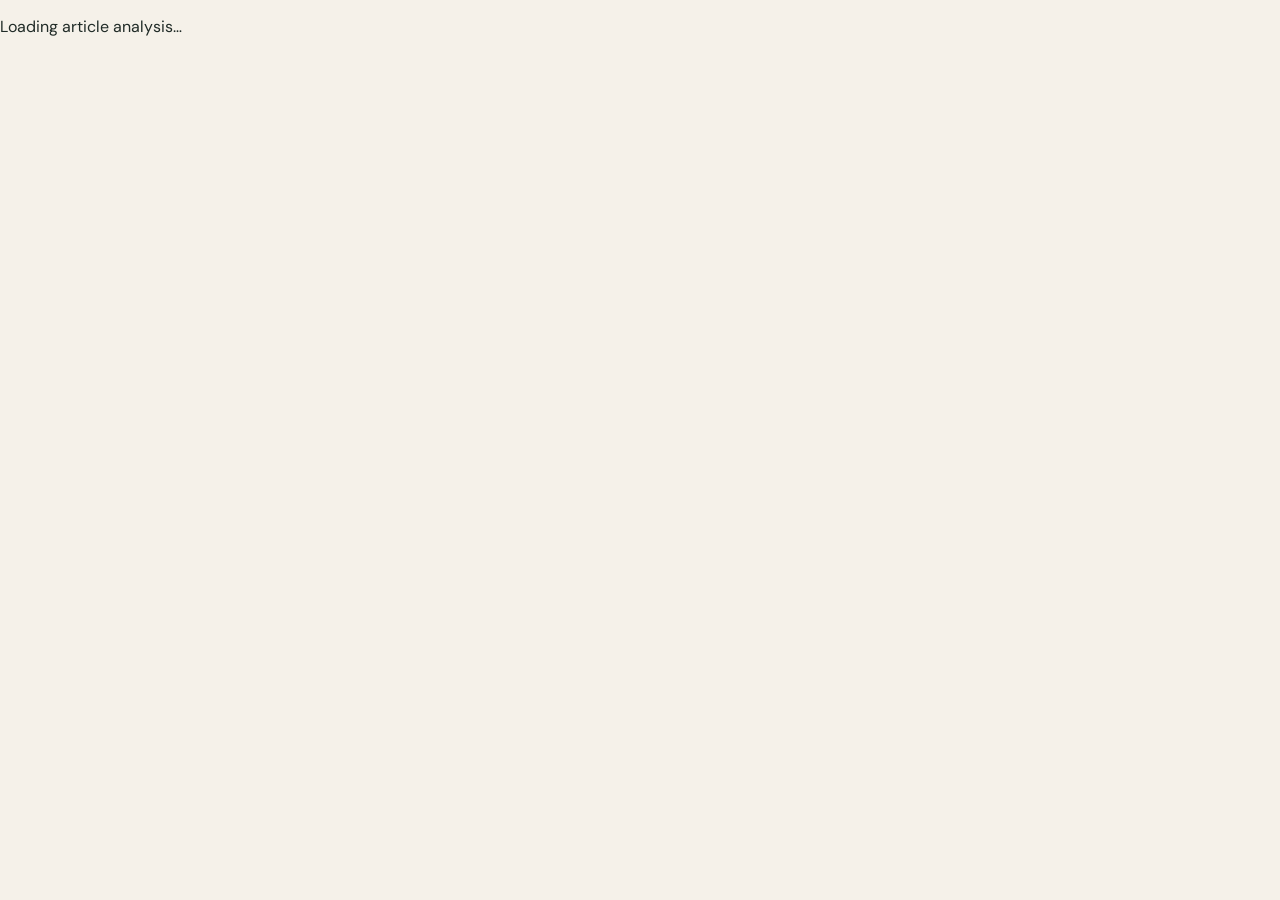
==== analysis.html @ ebe5e189 "Add standalone article analysis page" ====
<!doctype html><html lang="en"><head><meta charset="utf-8"><meta name="viewport" content="width=device-width,initial-scale=1"><title>Article Analysis — The Reading Room</title><link rel="preconnect" href="https://fonts.googleapis.com"><link href="https://fonts.googleapis.com/css2?family=DM+Mono&family=DM+Sans:wght@400;500;600;700&family=Playfair+Display:wght@500;600;700&display=swap" rel="stylesheet"><link rel="stylesheet" href="styles.css?v=analysis1"><link rel="stylesheet" href="analysis.css?v=analysis1"></head><body class="analysis-page"><main id="analysisPage" class="analysis-document"><p>Loading article analysis…</p></main><script src="analysis.js?v=analysis1"></script></body></html>
---- styles.css ----
:root{--paper:#f5f1e9;--ink:#202b27;--muted:#68736c;--green:#425b4e;--orange:#c87951;--line:#d9d4c9;--white:#fffdf8}*{box-sizing:border-box}html{scroll-behavior:smooth}body{margin:0;background:var(--paper);color:var(--ink);font-family:"DM Sans",sans-serif}header{height:75px;padding:0 7vw;display:flex;align-items:center;justify-content:space-between;border-bottom:1px solid var(--line)}.logo{font:14px "DM Mono";letter-spacing:.08em;color:var(--ink);text-decoration:none}.logo b{color:var(--green)}.logo span{color:var(--orange);font-size:20px}nav{display:flex;gap:32px}nav a{font-size:12px;color:var(--muted);text-decoration:none}#menu{display:none}.hero{padding:85px 9vw;min-height:550px;display:grid;grid-template-columns:1fr .85fr;gap:7vw;align-items:center}.hero small,section>small,.heading small,.intro small{font:11px "DM Mono";letter-spacing:.13em;color:var(--orange)}h1,h2{font-family:"Playfair Display";font-weight:500;letter-spacing:-.04em}h1{font-size:clamp(56px,7vw,94px);line-height:.98;margin:24px 0}h1 i,h2 i{color:var(--green)}.hero p,.intro p,.reflection p{max-width:510px;color:var(--muted);font-size:14px;line-height:1.9}.cta{display:inline-block;margin:22px 18px 0 0;background:var(--ink);color:white;border:0;padding:15px 19px;text-decoration:none;font:11px "DM Mono";cursor:pointer}.hero label{font:10px "DM Mono";color:var(--muted)}.hero aside{height:360px;background:#dfe3d8;position:relative;padding:28px;display:flex;flex-direction:column;justify-content:space-between}.hero aside:after{content:"";position:absolute;width:270px;height:270px;border-radius:50%;background:#b8c5b7;right:8%;top:10%;z-index:0}.hero aside span,.hero blockquote{z-index:1;position:relative}.hero aside span{font:10px/1.8 "DM Mono"}.hero blockquote{font:26px "Playfair Display";max-width:270px;margin:0}.hero blockquote small{display:block;margin-top:12px;color:var(--muted)}.ticker{background:var(--green);color:#f5f1e9;padding:18px;text-align:center;font:10px "DM Mono";letter-spacing:.1em}.intro,#programme,.reflection{padding:85px 9vw}.intro,.reflection{display:grid;grid-template-columns:1fr 1fr;gap:9vw;align-items:center}.intro h2,.heading h2,.vault h2,.reflection h2{font-size:clamp(36px,4vw,54px);line-height:1.08;margin:16px 0}.heading{display:flex;justify-content:space-between;align-items:end;margin-bottom:26px}.heading p{font:11px/1.8 "DM Mono";color:var(--muted);text-align:right}.progress{background:#eae6dc;padding:17px 20px;margin-bottom:22px}.progress>div:first-child{display:flex;justify-content:space-between;font:11px "DM Mono";margin-bottom:10px}.track{height:4px;background:#d3cec2}.track span{display:block;width:0;height:100%;background:var(--green);transition:width .3s}.days{display:grid;grid-template-columns:repeat(2,minmax(0,1fr));gap:14px;align-items:start}.day{background:var(--white);border:1px solid var(--line);padding:23px}.daytop{display:flex;justify-content:space-between;border-bottom:1px solid var(--line);padding-bottom:13px;font:10px "DM Mono";color:var(--orange)}.daytop span+span{color:var(--muted)}.day h3{font:24px "Playfair Display";margin:16px 0 5px}.subtitle{font-size:11px;color:var(--muted);margin:0 0 12px}.reading{border-top:1px solid #eeeae2;padding:13px 0}.reading h4{font-size:14px;margin:0 0 6px}.reading p{font-size:11px;color:var(--muted);margin:0 0 9px}.reading a{font:10px "DM Mono";color:var(--green);text-decoration:none}.reading label{font-size:10px;color:var(--muted);margin-left:7px}.reading input{accent-color:var(--green)}.unlock{display:block;background:none;border:1px solid var(--line);padding:8px 10px;margin-top:10px;color:var(--green);font:10px "DM Mono";cursor:pointer}.analysis{display:none;background:#f0eee7;padding:13px;margin-top:10px;font-size:11px;line-height:1.8;color:#4b574f}.analysis.show{display:block}.vault{background:#eae6dc;padding:85px 9vw}.vaultgrid{display:grid;grid-template-columns:repeat(3,1fr);gap:1px;background:#d2cec4;margin-top:25px;border:1px solid #d2cec4}.vaultgrid a{background:var(--paper);padding:23px;min-height:140px;text-decoration:none;color:var(--muted);font:10px "DM Mono"}.vaultgrid b{display:block;font:21px "Playfair Display";color:var(--ink);margin:17px 0 9px}.reflection .note{background:var(--white);border:1px solid var(--line);padding:25px}.note label,.note>small{font:10px "DM Mono";color:var(--muted)}textarea{display:block;width:100%;height:110px;margin:15px 0;border:0;border-bottom:1px solid var(--line);background:transparent;padding:10px;font:14px "DM Sans";resize:vertical}.note .cta{margin:0}.note p{font-size:11px;min-height:12px;color:var(--green)}.note hr{border:0;border-top:1px solid var(--line);margin:18px 0}.note #count{float:right;font:11px "DM Mono"}footer{padding:28px 7vw;border-top:1px solid var(--line);display:flex;justify-content:space-between;align-items:center}footer>span{font:10px "DM Mono";color:var(--muted)}@media(max-width:700px){header{padding:0 6vw}#menu{display:block;border:0;background:none;font-size:21px}nav{display:none;position:absolute;top:75px;left:0;right:0;background:var(--paper);padding:20px 7vw;z-index:3;flex-direction:column}nav.open{display:flex}.hero{padding:60px 6vw;grid-template-columns:1fr;gap:30px}.hero aside{height:290px}.intro,#programme,.reflection,.vault{padding:62px 6vw}.intro,.reflection{grid-template-columns:1fr;gap:18px}.heading{display:block}.heading p{text-align:left}.days{display:grid;grid-template-columns:repeat(2,minmax(0,1fr));gap:14px;align-items:start}.vaultgrid{grid-template-columns:1fr 1fr}footer{padding:25px 6vw;display:block}footer>span{display:block;margin-top:15px}}
.analysis{display:block;background:#f0eee7;padding:15px;margin-top:13px;font-size:11px;line-height:1.8;color:#4b574f}.analysis b{display:block;font:10px 'DM Mono';letter-spacing:.08em;color:#c87951;margin-bottom:8px}.analysis p{font-size:11px;line-height:1.8;margin:7px 0;color:#4b574f}.analysis strong{color:#263b30}.analysis-note{border-top:1px solid #d9d4c9;padding-top:8px;font-style:italic;color:#68736c!important}.article-link-note{font-size:10px!important;color:#a15d3e!important;font-style:italic}

/* Final responsive and visibility fixes */
.days{display:grid;grid-template-columns:repeat(2,minmax(0,1fr));gap:14px;align-items:start}.day{min-width:0;overflow-wrap:anywhere}.reading{min-width:0}.analysis{display:block!important}.analysis.show{display:block!important}.unlock{display:none!important}.article-link{font:10px 'DM Mono';color:var(--green);text-decoration:none;border-bottom:1px solid var(--green);padding-bottom:3px}@media(max-width:700px){.days{display:grid;grid-template-columns:repeat(2,minmax(0,1fr));gap:14px;align-items:start}}

/* Reading Room final presentation */
.day{min-width:0;width:100%;overflow:hidden}.reading{min-width:0;padding:18px 0}.reading h4{font-size:16px;line-height:1.45;margin:9px 0;overflow-wrap:anywhere}.reading-meta,.analysis-kicker{font:10px "DM Mono";letter-spacing:.08em;color:var(--orange)}.article-theme{font-size:12px!important;line-height:1.6;color:var(--muted);margin:0 0 12px}.article-link{display:inline-block;font:10px "DM Mono";letter-spacing:.03em;color:var(--green);text-decoration:none;border-bottom:1px solid var(--green);padding:7px 0;margin:2px 0 12px;overflow-wrap:anywhere}.complete{display:block;font-size:11px;color:var(--muted);margin:4px 0 12px}.complete input{accent-color:var(--green);vertical-align:middle;margin-right:7px}.analysis,.analysis.show{display:block!important;background:#f0eee7;padding:16px;margin-top:8px;color:#46534b;border-left:2px solid #b8c5b7}.analysis p{font-size:12px;line-height:1.75;margin:8px 0}.analysis p b,.analysis-task>b{color:#263b30}.analysis-task{border-top:1px solid #d9d4c9;margin-top:12px;padding-top:10px;font-size:11px;line-height:1.75}.analysis-task ol{padding-left:18px;margin:7px 0}.analysis-disclaimer{font-size:10px!important;color:#788078!important;font-style:italic;border-top:1px solid #d9d4c9;padding-top:8px;margin-top:12px!important}.unlock{display:none!important}
@media(max-width:760px){.days{grid-template-columns:minmax(0,1fr)!important}.day{padding:18px}.hero{grid-template-columns:1fr}.hero aside{max-width:100%}.heading{display:block}.heading p{text-align:left}}

.analysis-open{display:block;width:max-content;max-width:100%;margin-top:14px;padding:11px 14px;border:1px solid #cfc8ba;color:var(--green);text-decoration:none;font:10px 'DM Mono';letter-spacing:.04em}.analysis-open:hover{background:#eeece4}
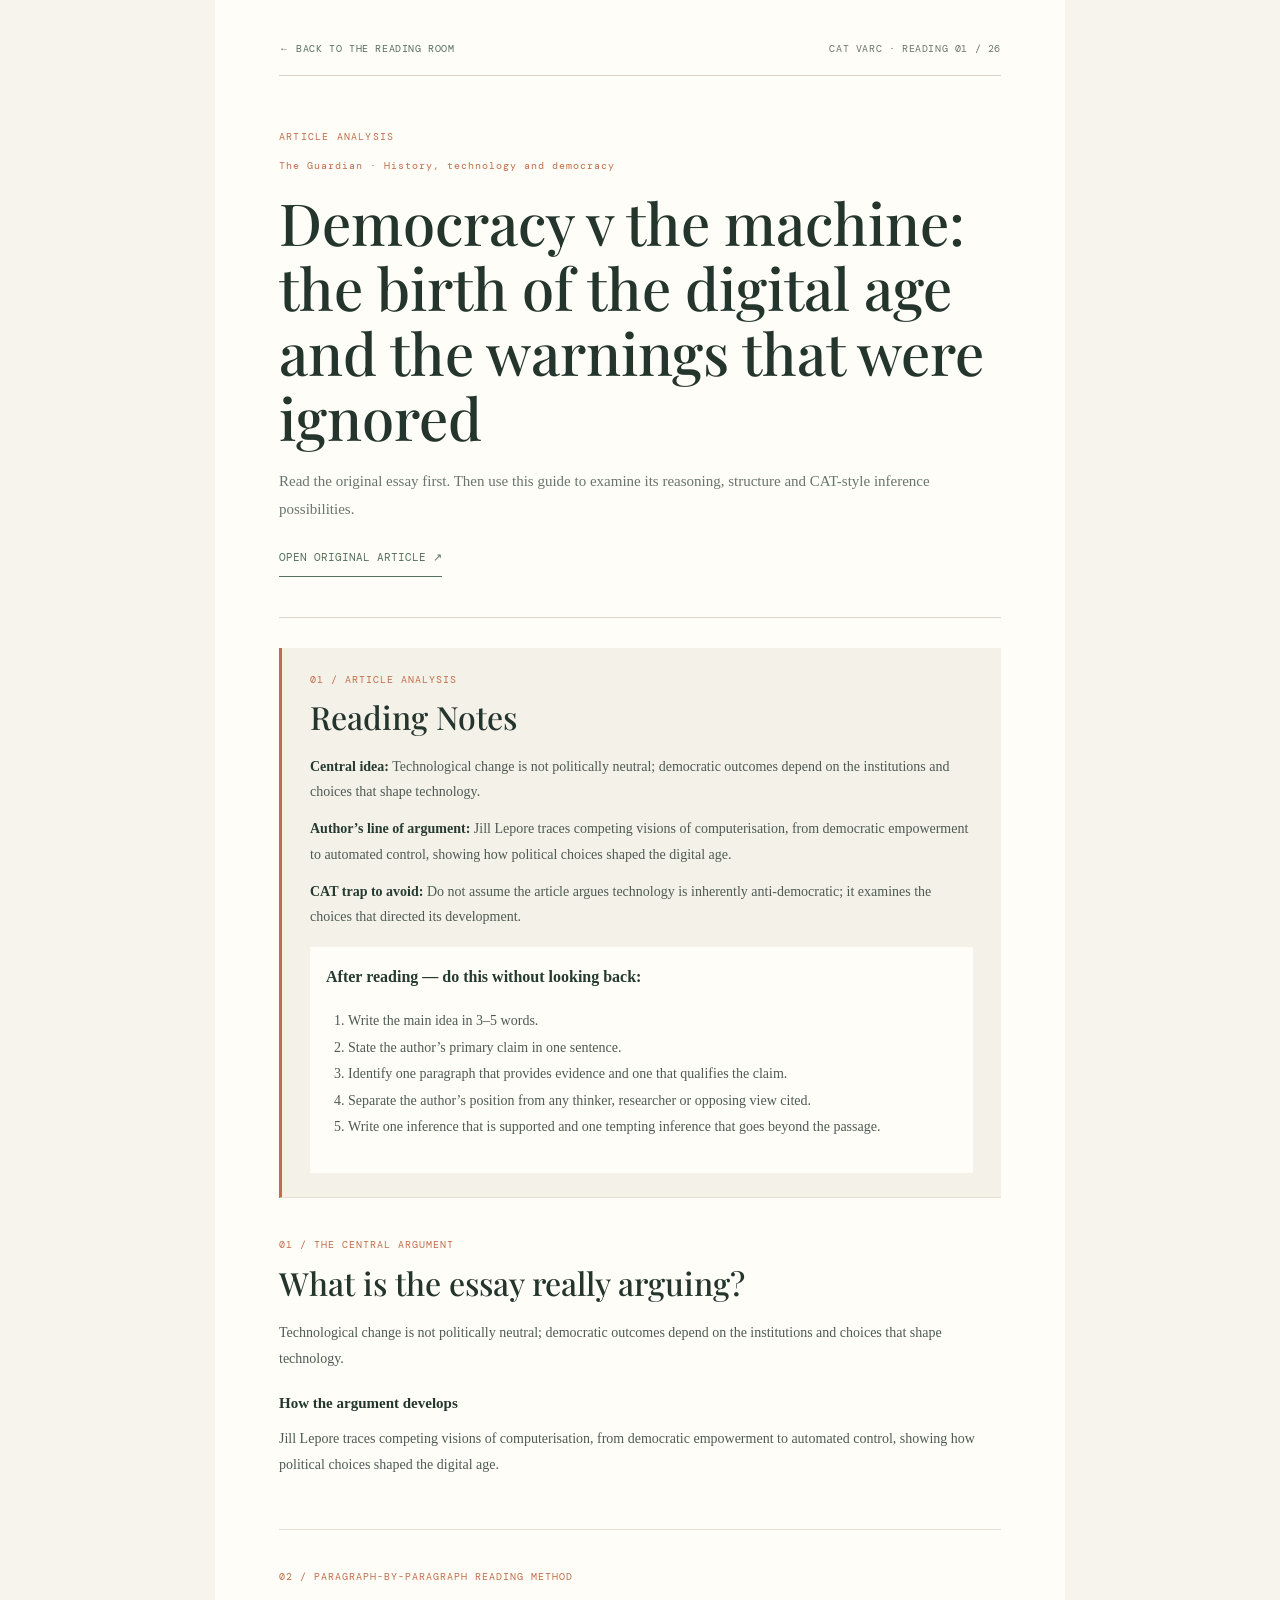
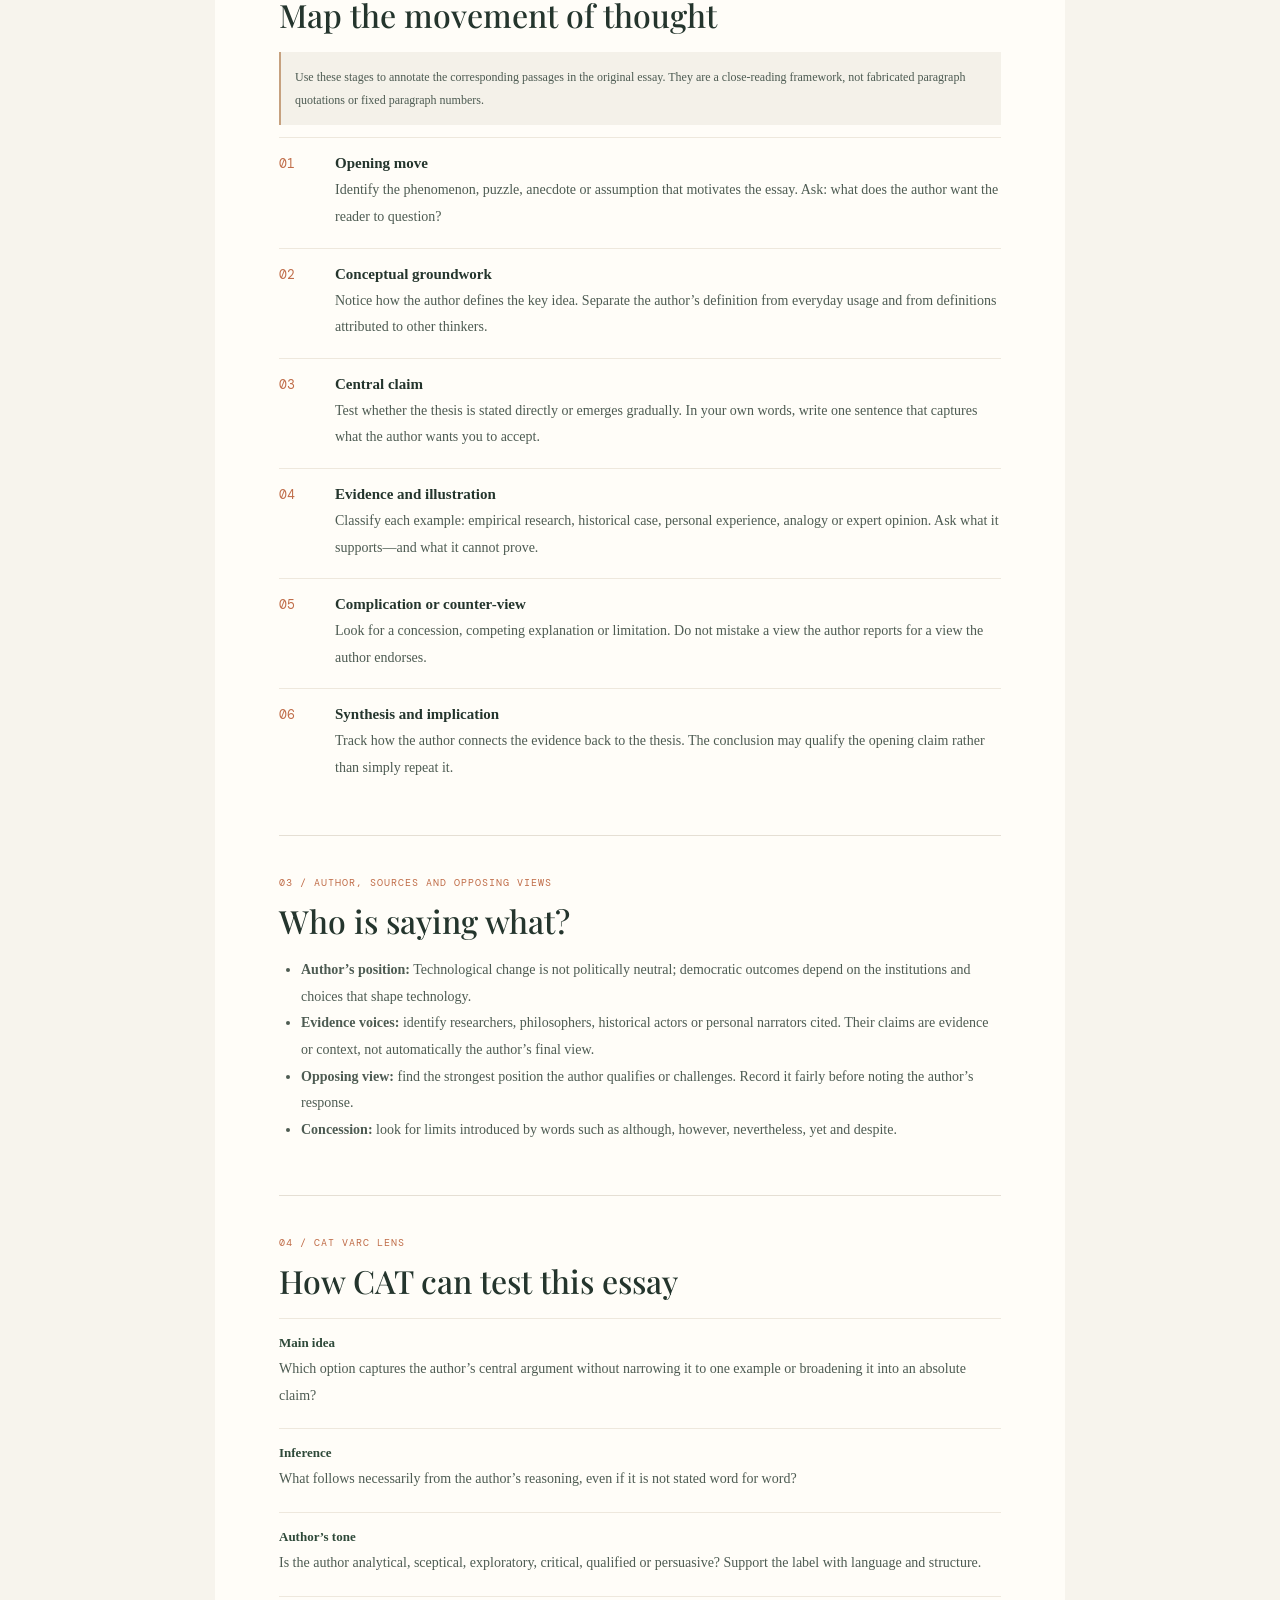
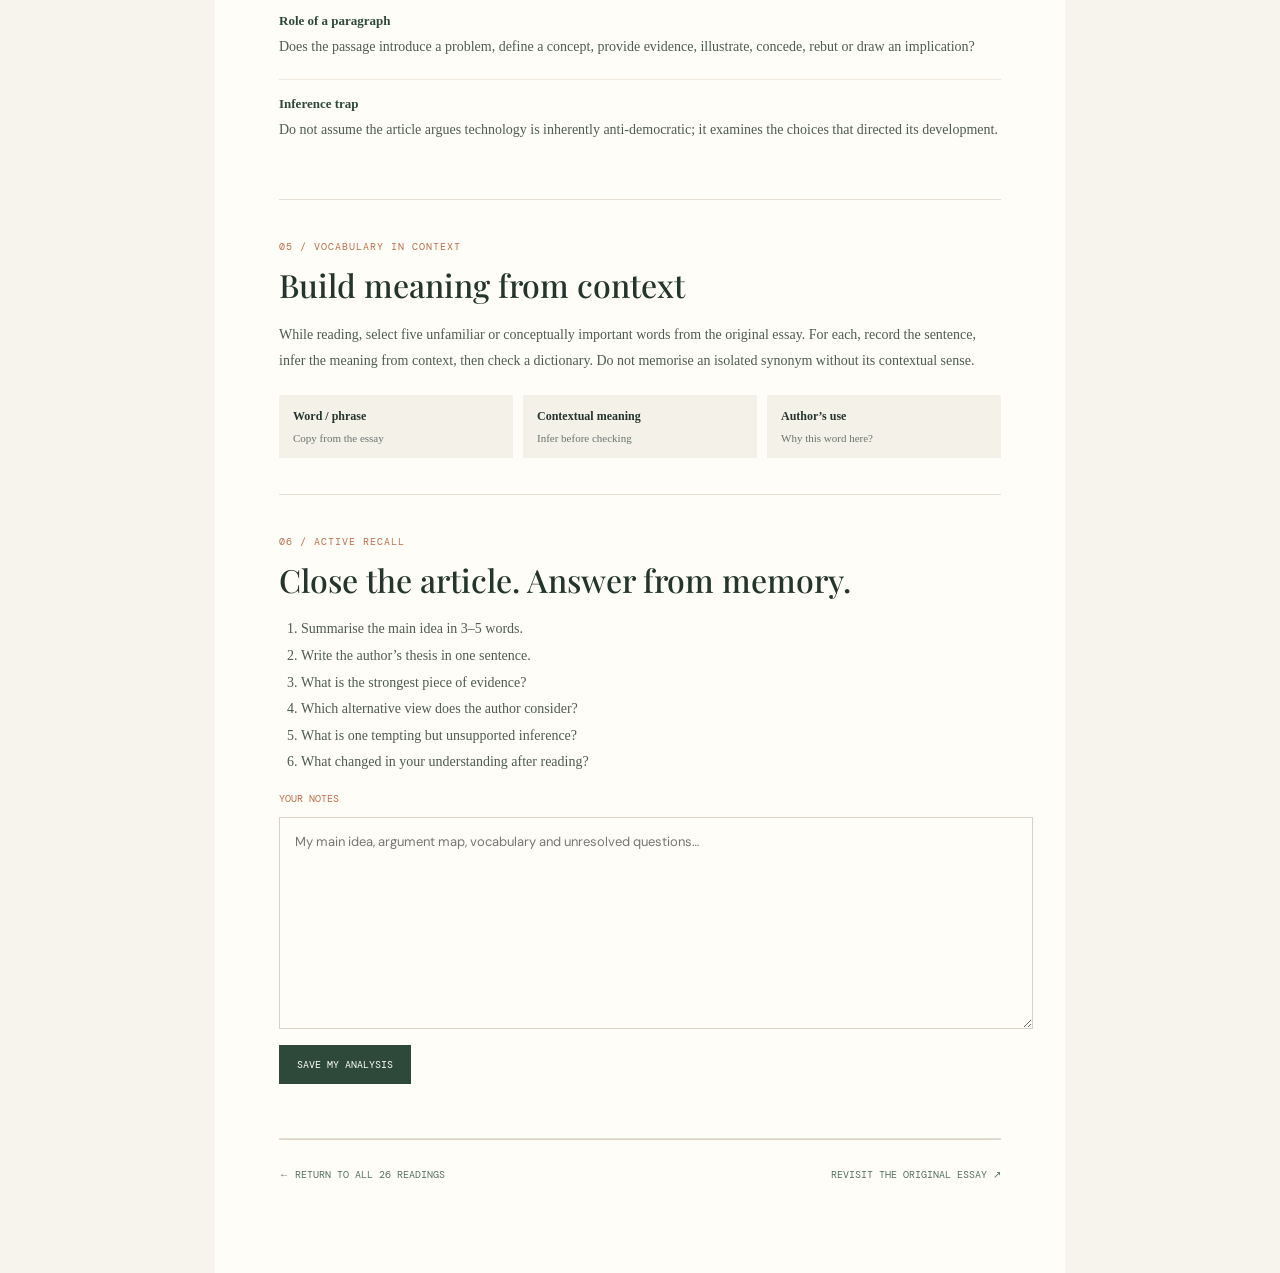
==== commit dc4462eb: "Isolate analysis page from conflicting dashboard styles" ====
--- a/analysis.html
+++ b/analysis.html
@@ -1 +1,18 @@
-<!doctype html><html lang="en"><head><meta charset="utf-8"><meta name="viewport" content="width=device-width,initial-scale=1"><title>Article Analysis — The Reading Room</title><link rel="preconnect" href="https://fonts.googleapis.com"><link href="https://fonts.googleapis.com/css2?family=DM+Mono&family=DM+Sans:wght@400;500;600;700&family=Playfair+Display:wght@500;600;700&display=swap" rel="stylesheet"><link rel="stylesheet" href="styles.css?v=analysis1"><link rel="stylesheet" href="analysis.css?v=analysis1"></head><body class="analysis-page"><main id="analysisPage" class="analysis-document"><p>Loading article analysis…</p></main><script src="analysis.js?v=analysis1"></script></body></html>+<!doctype html>
+<html lang="en">
+<head>
+  <meta charset="utf-8">
+  <meta name="viewport" content="width=device-width,initial-scale=1">
+  <title>Article Analysis — The Reading Room</title>
+  <link rel="preconnect" href="https://fonts.googleapis.com">
+  <link href="https://fonts.googleapis.com/css2?family=DM+Mono&family=DM+Sans:wght@400;500;600;700&family=Playfair+Display:wght@500;600;700&display=swap" rel="stylesheet">
+  <!-- Keep the dashboard stylesheet off this page: its global header, section and footer rules conflict with the article layout. -->
+  <link rel="stylesheet" href="analysis.css?v=analysis3">
+</head>
+<body class="analysis-page">
+  <main id="analysisPage" class="analysis-document">
+    <p>Loading article analysis…</p>
+  </main>
+  <script src="analysis.js?v=analysis3"></script>
+</body>
+</html>
--- a/analysis.css
+++ b/analysis.css
@@ -0,0 +1,38 @@
+.analysis-page{background:#f7f4ed;color:#24352d}.analysis-document{max-width:850px;margin:0 auto;padding:28px 42px 70px;background:#fffdf8;min-height:100vh}.analysis-nav{display:flex;justify-content:space-between;gap:16px;border-bottom:1px solid #ddd5c8;padding:12px 0 20px;font:10px "DM Mono";letter-spacing:.06em;color:#68756c}.analysis-nav a,.analysis-footer a{color:#55705d;text-decoration:none}.analysis-hero{padding:64px 0 46px;border-bottom:1px solid #ddd5c8}.analysis-hero small,.analysis-section>small{font:10px "DM Mono";letter-spacing:.1em;color:#c06d49}.analysis-hero h1{font:clamp(34px,6vw,58px) "Playfair Display",serif;line-height:1.1;font-weight:500;max-width:720px;margin:18px 0}.analysis-hero p{font-size:15px;line-height:1.8;color:#68756c;max-width:650px}.original-link{display:inline-block;margin-top:15px;padding:12px 0;color:#55705d;text-decoration:none;border-bottom:1px solid #55705d;font:11px "DM Mono"}.analysis-section{padding:42px 0;border-bottom:1px solid #e5dfd4}.analysis-section h2{font:32px "Playfair Display",serif;font-weight:500;margin:12px 0 18px}.analysis-section h3{font-size:15px;margin:22px 0 8px}.analysis-section p,.analysis-section li{font-size:14px;line-height:1.9;color:#4d5b52}.analysis-section ul,.analysis-section ol{padding-left:22px}.map-step{display:grid;grid-template-columns:48px 1fr;gap:16px;padding:17px 0;border-top:1px solid #eee8dd}.map-step>span{font:13px "DM Mono";color:#c06d49}.map-step h3{margin:0 0 5px}.map-step p{margin:0}.caveat{background:#f4f1e9;padding:14px;border-left:2px solid #c6a17f;font-size:12px!important}.question{padding:14px 0;border-top:1px solid #eee8dd}.question b{font-size:13px;color:#2e4939}.question p{margin:5px 0}.vocab-grid{display:grid;grid-template-columns:repeat(3,1fr);gap:10px;margin-top:20px}.vocab-grid div{background:#f4f1e9;padding:14px;display:flex;flex-direction:column;gap:8px}.vocab-grid b{font-size:12px}.vocab-grid span{font-size:11px;color:#68756c}.practice textarea{width:100%;min-height:180px;padding:15px;border:1px solid #d9d1c4;background:#fffdf8;font:13px "DM Sans";margin:12px 0}.practice label{display:block;font:10px "DM Mono";color:#c06d49}.practice button{display:block;border:0;background:#2e4939;color:white;padding:13px 18px;font:10px "DM Mono";cursor:pointer}.practice #saveStatus{font-size:11px;margin-left:12px;color:#55705d}.analysis-footer{display:flex;justify-content:space-between;gap:16px;padding:28px 0;font:10px "DM Mono"}.analysis-footer a{text-decoration:none}@media(max-width:650px){.analysis-document{padding:18px 20px 50px}.analysis-nav{font-size:8px}.analysis-hero{padding:42px 0 32px}.analysis-section{padding:32px 0}.analysis-section h2{font-size:27px}.vocab-grid{grid-template-columns:1fr}.analysis-footer{flex-direction:column}}
+.reading-notes{background:#f4f1e9;padding:24px;border-left:3px solid #c06d49}.reading-notes h2{margin-top:8px}.reading-notes p{margin:12px 0}.reading-notes b{color:#263b30}.reading-notes .analysis-task{background:#fffdf8;padding:16px;margin-top:18px}.analysis-hero:before{content:'ARTICLE ANALYSIS';display:block;font:10px 'DM Mono';letter-spacing:.12em;color:#c06d49;margin-bottom:14px}
+
+
+/* Analysis-page alignment overrides: isolate this page from the dashboard's global header/footer rules. */
+.analysis-page{margin:0!important;padding:0!important;background:#f7f4ed!important}
+.analysis-page .analysis-document{width:min(100%,934px);margin:0 auto!important;padding:30px clamp(20px,5.5vw,64px) 64px!important;background:#fffdf8;min-height:100vh;box-sizing:border-box}
+.analysis-page .analysis-nav{width:100%;min-height:0;height:auto;padding:12px 0 20px;margin:0;display:flex;align-items:center;justify-content:space-between;flex-wrap:wrap;gap:10px;border-bottom:1px solid #ddd5c8}
+.analysis-page header.analysis-hero{display:block!important;width:100%;height:auto!important;min-height:0;margin:0;padding:54px 0 40px!important;border:0;border-bottom:1px solid #ddd5c8;background:transparent;box-sizing:border-box}
+.analysis-page .analysis-hero:before{display:block}
+.analysis-page .analysis-hero small{display:block;line-height:1.7}
+.analysis-page .analysis-hero h1{display:block;width:100%;max-width:760px;margin:16px 0 18px;font-size:clamp(34px,5.4vw,58px);line-height:1.12;overflow-wrap:break-word}
+.analysis-page .analysis-hero p{width:100%;max-width:660px;margin:0;line-height:1.85}
+.analysis-page .original-link{display:inline-block;max-width:100%;overflow-wrap:anywhere}
+.analysis-page .analysis-section{width:100%;margin:0;padding:36px 0;box-sizing:border-box}
+.analysis-page .analysis-section h2{max-width:100%;line-height:1.18;overflow-wrap:break-word}
+.analysis-page .analysis-section p,.analysis-page .analysis-section li{max-width:100%;overflow-wrap:break-word}
+.analysis-page .reading-notes{display:block;width:100%;margin:30px 0 0;padding:24px clamp(16px,3vw,28px);box-sizing:border-box;background:#f4f1e9;border-left:3px solid #c06d49}
+.analysis-page .reading-notes>small{display:block;line-height:1.6}
+.analysis-page .reading-notes h2{margin:10px 0 18px}
+.analysis-page .reading-notes p{margin:12px 0;line-height:1.8}
+.analysis-page .reading-notes .analysis-task{width:100%;box-sizing:border-box;line-height:1.8}
+.analysis-page .map-step{width:100%;grid-template-columns:42px minmax(0,1fr);gap:14px}
+.analysis-page .map-step>div{min-width:0}
+.analysis-page footer.analysis-footer{height:auto!important;min-height:0;width:100%;margin:0;padding:26px 0!important;display:flex;align-items:center;justify-content:space-between;flex-wrap:wrap;gap:14px;border:0;border-top:1px solid #ddd5c8;background:transparent;box-sizing:border-box}
+.analysis-page .analysis-footer a{line-height:1.7;overflow-wrap:anywhere}
+.analysis-page .vocab-grid{grid-template-columns:repeat(3,minmax(0,1fr))}
+@media(max-width:650px){
+ .analysis-page .analysis-document{padding:18px 18px 42px!important}
+ .analysis-page .analysis-nav{align-items:flex-start;flex-direction:column;gap:8px}
+ .analysis-page header.analysis-hero{padding:38px 0 30px!important}
+ .analysis-page .analysis-hero h1{font-size:clamp(32px,9vw,44px)}
+ .analysis-page .analysis-section{padding:28px 0}
+ .analysis-page .reading-notes{margin-top:22px;padding:20px 16px}
+ .analysis-page .map-step{grid-template-columns:30px minmax(0,1fr);gap:10px}
+ .analysis-page .vocab-grid{grid-template-columns:1fr}
+ .analysis-page footer.analysis-footer{align-items:flex-start;flex-direction:column}
+}
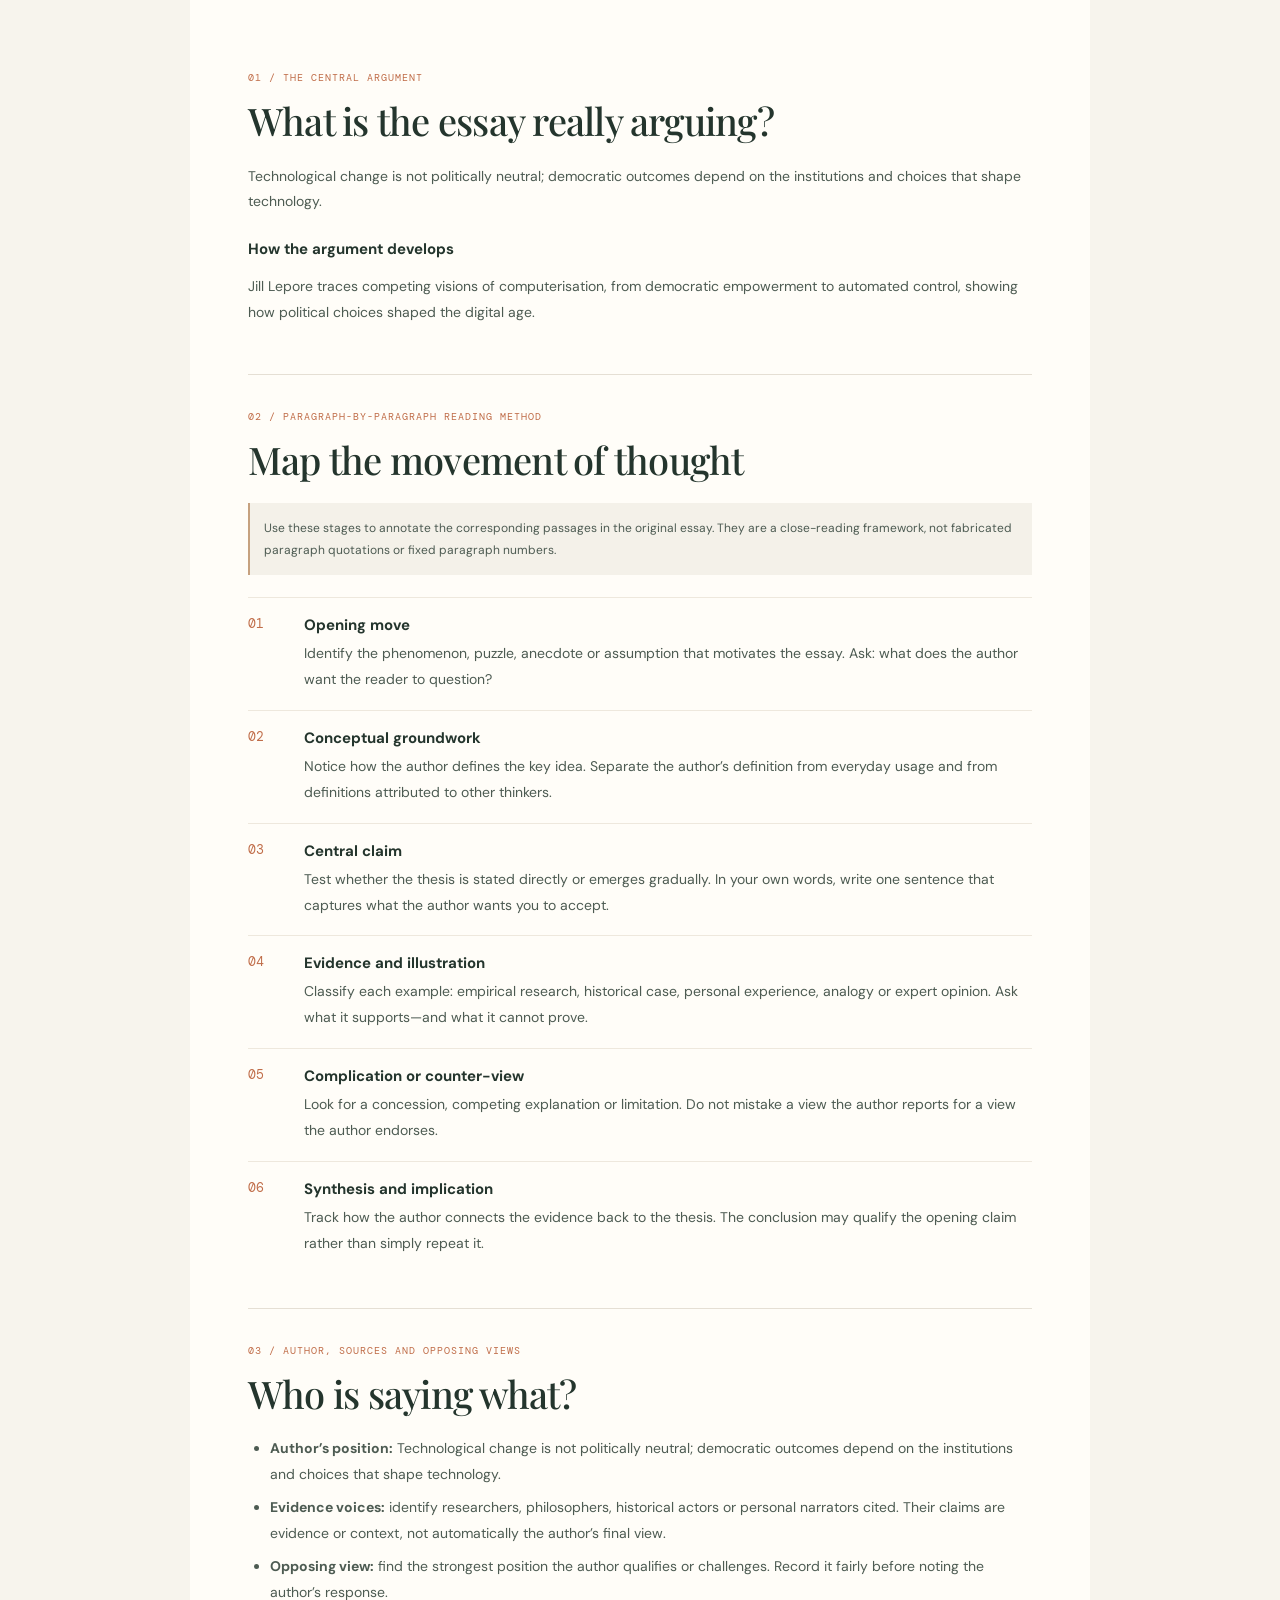
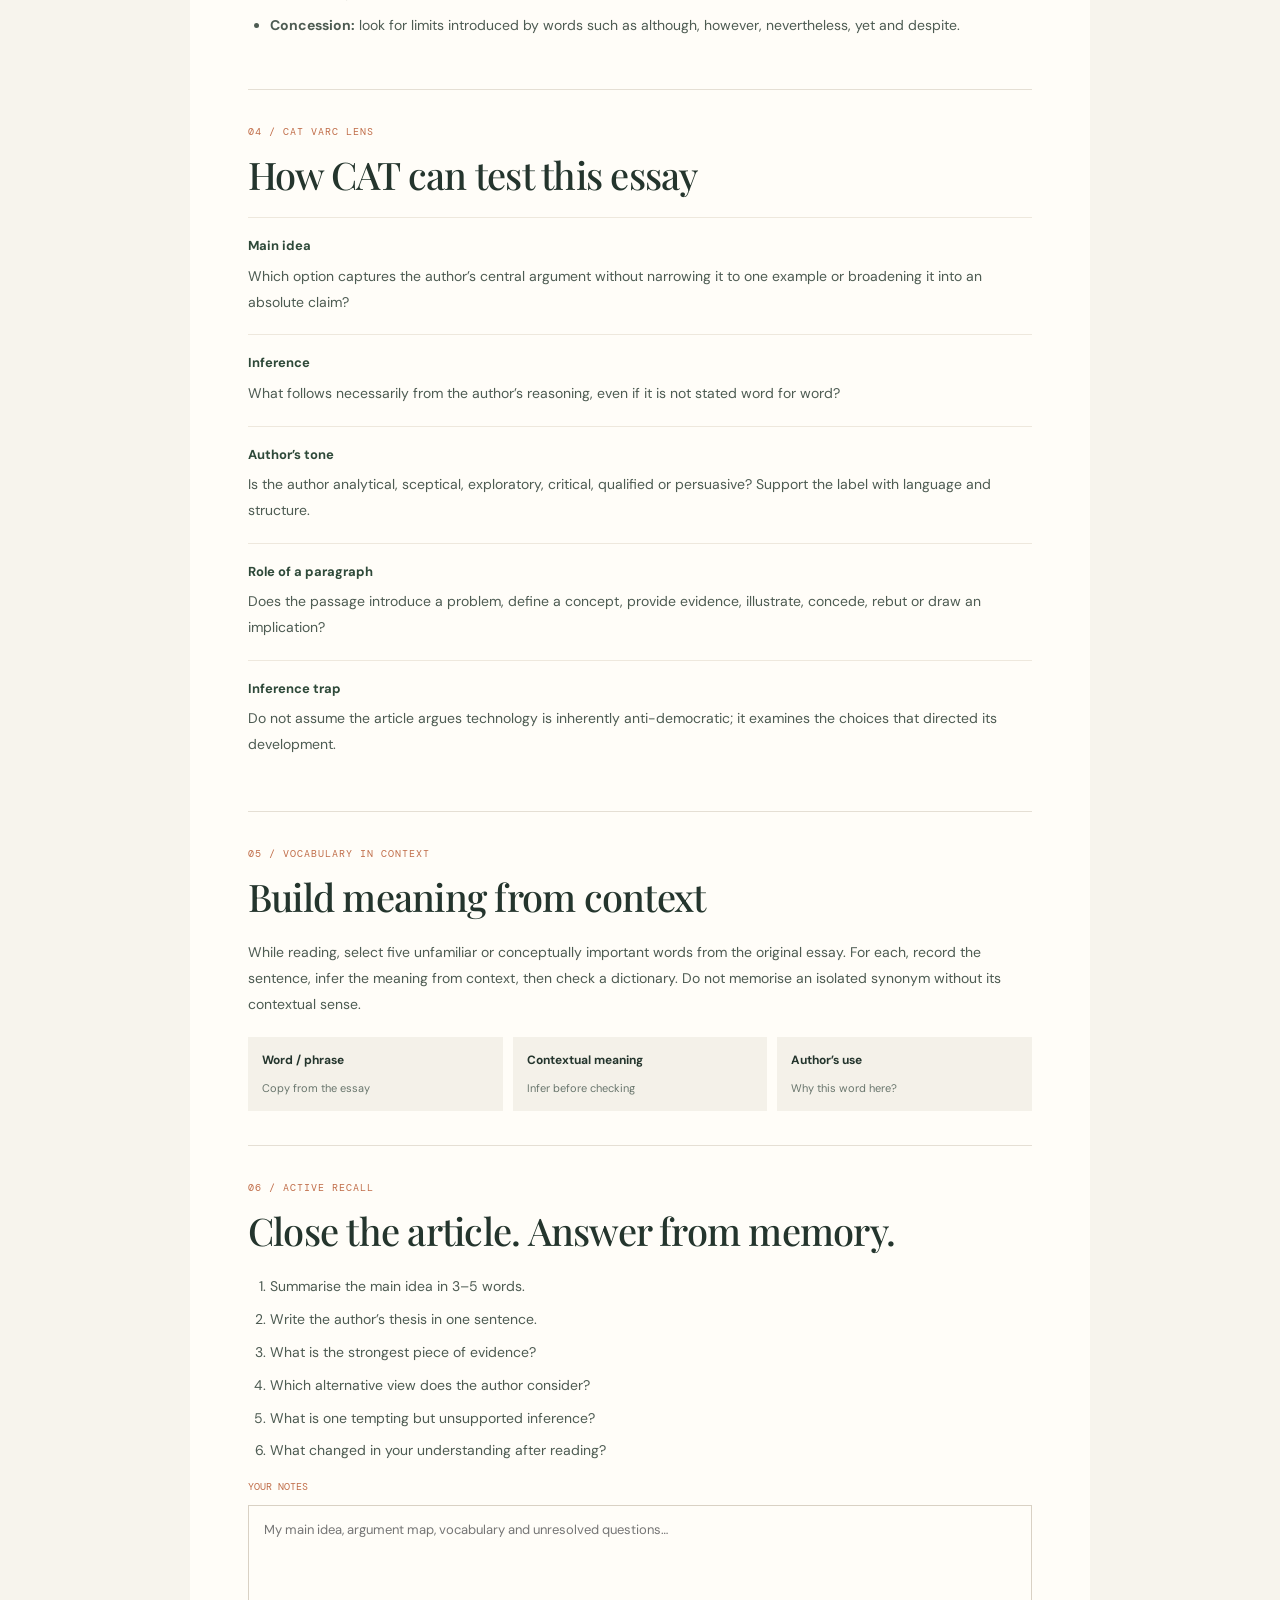
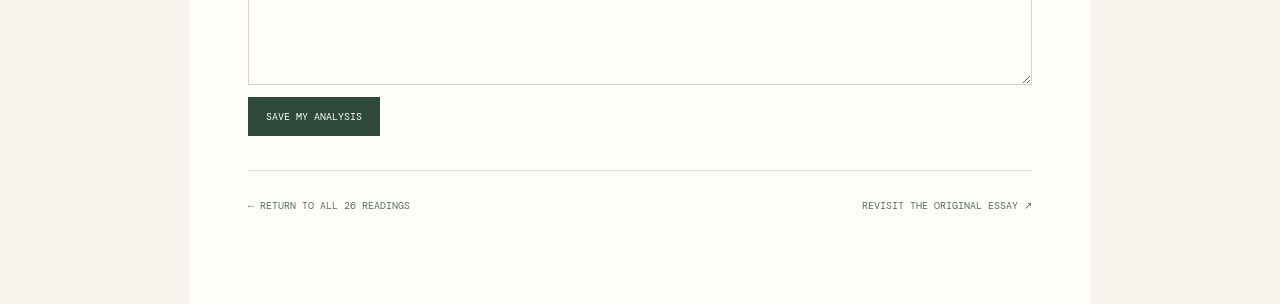
==== commit 4a0f97dc: "Refresh article analysis assets" ====
--- a/analysis.html
+++ b/analysis.html
@@ -7,12 +7,12 @@
   <link rel="preconnect" href="https://fonts.googleapis.com">
   <link href="https://fonts.googleapis.com/css2?family=DM+Mono&family=DM+Sans:wght@400;500;600;700&family=Playfair+Display:wght@500;600;700&display=swap" rel="stylesheet">
   <!-- Keep the dashboard stylesheet off this page: its global header, section and footer rules conflict with the article layout. -->
-  <link rel="stylesheet" href="analysis.css?v=analysis3">
+  <link rel="stylesheet" href="analysis.css?v=analysis4">
 </head>
 <body class="analysis-page">
   <main id="analysisPage" class="analysis-document">
     <p>Loading article analysis…</p>
   </main>
-  <script src="analysis.js?v=analysis3"></script>
+  <script src="analysis.js?v=analysis4"></script>
 </body>
 </html>
--- a/analysis.css
+++ b/analysis.css
@@ -1,38 +1,31 @@
-.analysis-page{background:#f7f4ed;color:#24352d}.analysis-document{max-width:850px;margin:0 auto;padding:28px 42px 70px;background:#fffdf8;min-height:100vh}.analysis-nav{display:flex;justify-content:space-between;gap:16px;border-bottom:1px solid #ddd5c8;padding:12px 0 20px;font:10px "DM Mono";letter-spacing:.06em;color:#68756c}.analysis-nav a,.analysis-footer a{color:#55705d;text-decoration:none}.analysis-hero{padding:64px 0 46px;border-bottom:1px solid #ddd5c8}.analysis-hero small,.analysis-section>small{font:10px "DM Mono";letter-spacing:.1em;color:#c06d49}.analysis-hero h1{font:clamp(34px,6vw,58px) "Playfair Display",serif;line-height:1.1;font-weight:500;max-width:720px;margin:18px 0}.analysis-hero p{font-size:15px;line-height:1.8;color:#68756c;max-width:650px}.original-link{display:inline-block;margin-top:15px;padding:12px 0;color:#55705d;text-decoration:none;border-bottom:1px solid #55705d;font:11px "DM Mono"}.analysis-section{padding:42px 0;border-bottom:1px solid #e5dfd4}.analysis-section h2{font:32px "Playfair Display",serif;font-weight:500;margin:12px 0 18px}.analysis-section h3{font-size:15px;margin:22px 0 8px}.analysis-section p,.analysis-section li{font-size:14px;line-height:1.9;color:#4d5b52}.analysis-section ul,.analysis-section ol{padding-left:22px}.map-step{display:grid;grid-template-columns:48px 1fr;gap:16px;padding:17px 0;border-top:1px solid #eee8dd}.map-step>span{font:13px "DM Mono";color:#c06d49}.map-step h3{margin:0 0 5px}.map-step p{margin:0}.caveat{background:#f4f1e9;padding:14px;border-left:2px solid #c6a17f;font-size:12px!important}.question{padding:14px 0;border-top:1px solid #eee8dd}.question b{font-size:13px;color:#2e4939}.question p{margin:5px 0}.vocab-grid{display:grid;grid-template-columns:repeat(3,1fr);gap:10px;margin-top:20px}.vocab-grid div{background:#f4f1e9;padding:14px;display:flex;flex-direction:column;gap:8px}.vocab-grid b{font-size:12px}.vocab-grid span{font-size:11px;color:#68756c}.practice textarea{width:100%;min-height:180px;padding:15px;border:1px solid #d9d1c4;background:#fffdf8;font:13px "DM Sans";margin:12px 0}.practice label{display:block;font:10px "DM Mono";color:#c06d49}.practice button{display:block;border:0;background:#2e4939;color:white;padding:13px 18px;font:10px "DM Mono";cursor:pointer}.practice #saveStatus{font-size:11px;margin-left:12px;color:#55705d}.analysis-footer{display:flex;justify-content:space-between;gap:16px;padding:28px 0;font:10px "DM Mono"}.analysis-footer a{text-decoration:none}@media(max-width:650px){.analysis-document{padding:18px 20px 50px}.analysis-nav{font-size:8px}.analysis-hero{padding:42px 0 32px}.analysis-section{padding:32px 0}.analysis-section h2{font-size:27px}.vocab-grid{grid-template-columns:1fr}.analysis-footer{flex-direction:column}}
-.reading-notes{background:#f4f1e9;padding:24px;border-left:3px solid #c06d49}.reading-notes h2{margin-top:8px}.reading-notes p{margin:12px 0}.reading-notes b{color:#263b30}.reading-notes .analysis-task{background:#fffdf8;padding:16px;margin-top:18px}.analysis-hero:before{content:'ARTICLE ANALYSIS';display:block;font:10px 'DM Mono';letter-spacing:.12em;color:#c06d49;margin-bottom:14px}
-
-
-/* Analysis-page alignment overrides: isolate this page from the dashboard's global header/footer rules. */
-.analysis-page{margin:0!important;padding:0!important;background:#f7f4ed!important}
-.analysis-page .analysis-document{width:min(100%,934px);margin:0 auto!important;padding:30px clamp(20px,5.5vw,64px) 64px!important;background:#fffdf8;min-height:100vh;box-sizing:border-box}
-.analysis-page .analysis-nav{width:100%;min-height:0;height:auto;padding:12px 0 20px;margin:0;display:flex;align-items:center;justify-content:space-between;flex-wrap:wrap;gap:10px;border-bottom:1px solid #ddd5c8}
-.analysis-page header.analysis-hero{display:block!important;width:100%;height:auto!important;min-height:0;margin:0;padding:54px 0 40px!important;border:0;border-bottom:1px solid #ddd5c8;background:transparent;box-sizing:border-box}
-.analysis-page .analysis-hero:before{display:block}
-.analysis-page .analysis-hero small{display:block;line-height:1.7}
-.analysis-page .analysis-hero h1{display:block;width:100%;max-width:760px;margin:16px 0 18px;font-size:clamp(34px,5.4vw,58px);line-height:1.12;overflow-wrap:break-word}
-.analysis-page .analysis-hero p{width:100%;max-width:660px;margin:0;line-height:1.85}
-.analysis-page .original-link{display:inline-block;max-width:100%;overflow-wrap:anywhere}
-.analysis-page .analysis-section{width:100%;margin:0;padding:36px 0;box-sizing:border-box}
-.analysis-page .analysis-section h2{max-width:100%;line-height:1.18;overflow-wrap:break-word}
-.analysis-page .analysis-section p,.analysis-page .analysis-section li{max-width:100%;overflow-wrap:break-word}
-.analysis-page .reading-notes{display:block;width:100%;margin:30px 0 0;padding:24px clamp(16px,3vw,28px);box-sizing:border-box;background:#f4f1e9;border-left:3px solid #c06d49}
-.analysis-page .reading-notes>small{display:block;line-height:1.6}
-.analysis-page .reading-notes h2{margin:10px 0 18px}
-.analysis-page .reading-notes p{margin:12px 0;line-height:1.8}
-.analysis-page .reading-notes .analysis-task{width:100%;box-sizing:border-box;line-height:1.8}
-.analysis-page .map-step{width:100%;grid-template-columns:42px minmax(0,1fr);gap:14px}
-.analysis-page .map-step>div{min-width:0}
-.analysis-page footer.analysis-footer{height:auto!important;min-height:0;width:100%;margin:0;padding:26px 0!important;display:flex;align-items:center;justify-content:space-between;flex-wrap:wrap;gap:14px;border:0;border-top:1px solid #ddd5c8;background:transparent;box-sizing:border-box}
-.analysis-page .analysis-footer a{line-height:1.7;overflow-wrap:anywhere}
-.analysis-page .vocab-grid{grid-template-columns:repeat(3,minmax(0,1fr))}
-@media(max-width:650px){
- .analysis-page .analysis-document{padding:18px 18px 42px!important}
- .analysis-page .analysis-nav{align-items:flex-start;flex-direction:column;gap:8px}
- .analysis-page header.analysis-hero{padding:38px 0 30px!important}
- .analysis-page .analysis-hero h1{font-size:clamp(32px,9vw,44px)}
- .analysis-page .analysis-section{padding:28px 0}
- .analysis-page .reading-notes{margin-top:22px;padding:20px 16px}
- .analysis-page .map-step{grid-template-columns:30px minmax(0,1fr);gap:10px}
- .analysis-page .vocab-grid{grid-template-columns:1fr}
- .analysis-page footer.analysis-footer{align-items:flex-start;flex-direction:column}
-}
+*{box-sizing:border-box}
+html,body{margin:0;padding:0;width:100%;min-height:100%}
+body.analysis-page{background:#f7f4ed;color:#24352d;font-family:"DM Sans",Arial,sans-serif;font-size:16px;line-height:1.65;overflow-x:hidden}
+.analysis-document{display:block;width:100%;max-width:900px;min-height:100vh;margin:0 auto;padding:36px clamp(20px,5vw,58px) 64px;background:#fffdf8}
+.analysis-section{display:block;width:100%;margin:0;padding:34px 0;border-bottom:1px solid #e5dfd4;clear:both}
+.analysis-section>small{display:block;margin:0 0 12px;font:10px "DM Mono",monospace;letter-spacing:.1em;color:#c06d49;line-height:1.6}
+.analysis-section h2{display:block;max-width:100%;margin:0 0 20px;font:500 clamp(29px,4vw,38px)/1.2 "Playfair Display",Georgia,serif;letter-spacing:-.02em;overflow-wrap:anywhere}
+.analysis-section h3{display:block;margin:24px 0 8px;font-size:15px;line-height:1.4}
+.analysis-section p,.analysis-section li{font-size:14px;line-height:1.85;color:#4d5b52;overflow-wrap:anywhere}
+.analysis-section ul,.analysis-section ol{padding-left:22px}
+.analysis-section li{margin:7px 0}
+.caveat{margin:16px 0 22px;background:#f4f1e9;padding:14px;border-left:2px solid #c6a17f;font-size:12px!important}
+.map-step{display:grid;grid-template-columns:42px minmax(0,1fr);gap:14px;padding:17px 0;border-top:1px solid #eee8dd}
+.map-step>span{font:13px "DM Mono",monospace;color:#c06d49}
+.map-step>div{min-width:0}
+.map-step h3{margin:0 0 5px}
+.map-step p{margin:0}
+.question{padding:14px 0;border-top:1px solid #eee8dd}
+.question b{font-size:13px;color:#2e4939}
+.question p{margin:5px 0}
+.vocab-grid{display:grid;grid-template-columns:repeat(3,minmax(0,1fr));gap:10px;margin-top:20px}
+.vocab-grid div{min-width:0;background:#f4f1e9;padding:14px;display:flex;flex-direction:column;gap:8px}
+.vocab-grid b{font-size:12px}
+.vocab-grid span{font-size:11px;color:#68756c}
+.practice textarea{display:block;width:100%;min-height:180px;padding:15px;border:1px solid #d9d1c4;background:#fffdf8;font:13px "DM Sans",sans-serif;margin:12px 0;resize:vertical}
+.practice label{display:block;font:10px "DM Mono",monospace;color:#c06d49}
+.practice button{display:inline-block;border:0;background:#2e4939;color:white;padding:13px 18px;font:10px "DM Mono",monospace;cursor:pointer}
+.practice #saveStatus{font-size:11px;margin-left:12px;color:#55705d}
+.analysis-footer{display:flex;justify-content:space-between;gap:16px;padding:28px 0;font:10px "DM Mono",monospace}
+.analysis-footer a{color:#55705d;text-decoration:none;overflow-wrap:anywhere}
+@media(max-width:650px){.analysis-document{padding:24px 20px 44px}.analysis-section{padding:28px 0}.analysis-section h2{font-size:29px}.map-step{grid-template-columns:30px minmax(0,1fr);gap:10px}.vocab-grid{grid-template-columns:1fr}.analysis-footer{flex-direction:column}}
